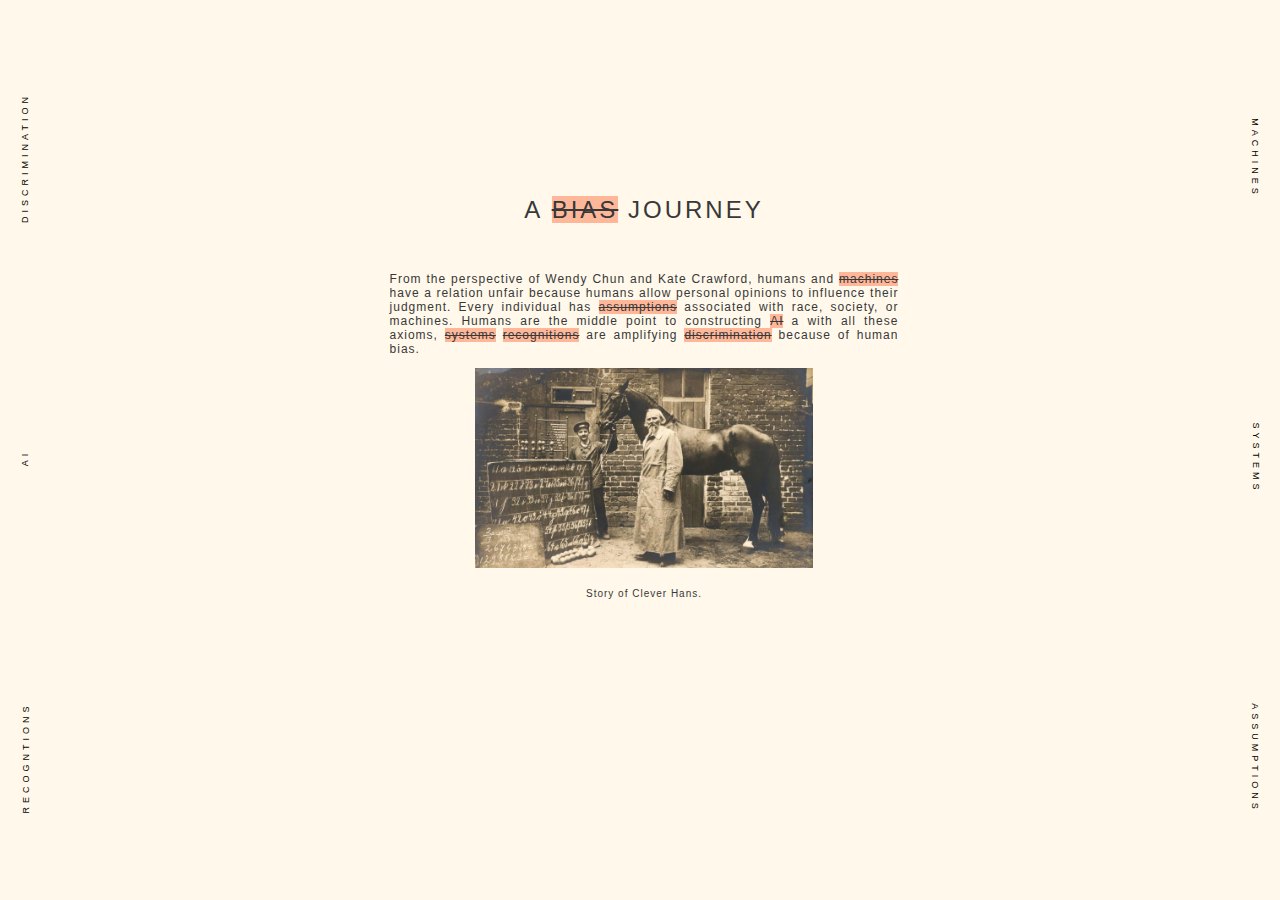
==== index.html @ b95f7a7d "Add files via upload" ====
<!DOCTYPE html>
<html>
<head>
	<meta charset="utf-8">
	<meta name="viewport" content="width=device-width, initial-scale=1">
	<link rel="stylesheet" type="text/css" href="style.css" media="screen" />
	<title>BIAS</title>
</head>
<body>
	<div class="nav-right">
		<div class="text-left">
		<a href="machines.html" class="text-link">Machines</a>
		<a href="systems.html" class="text-link">Systems</a>
		<a href="assumptions.html" class="text-link">Assumptions</a>
		</div>
	</div>

	<div class="mid-content">
		<h1>A <span class="title">Bias</span> Journey</h1>
		<p class="introduction">From the perspective of Wendy Chun and Kate Crawford, humans and <a class="a-button" href="machines.html">machines</a> have a relation unfair because humans allow personal opinions to influence their judgment. Every individual has <a class="a-button" href="assumptions.html">assumptions</a> associated with race, society, or machines. Humans are the middle point to constructing <a class="a-button" href="ai.html">AI</a> a with all these axioms, <a class="a-button" href="systems.html">systems</a> <a class="a-button" href="recogntions.html">recognitions</a> are amplifying <a class="a-button" href="discrimination.html">discrimination</a> because of human bias.</p>
		<img class="img-home"src="Hans.webp">
		<p class="legend-home">Story of Clever Hans.</p>
	</div>

	<div class="nav-left">
		<div class="text-left">
		<a href="discrimination.html" class="text-link-left">Discrimination</a>
		<a href="ai.html" class="text-link-left">AI</a>
		<a href="recogntions.html" class="text-link-left">Recogntions</a>
		</div>
	</div>
	


</body>
</html>
---- style.css ----
*{
	background: #fff8eb;
	font-family: aktiv-grotesk, sans-serif;
	font-size: 10px;
}

.nav-right{
	position: fixed;
	right: 0;
	z-index: 500;
	display: flex;
	height: 100%;
	-webkit-box-pack: center;
	justify-content: center;
	-webkit-box-align: center;
	align-items: center;
}

.text-left{
	position: relative;
	z-index: 10;
	display: flex;
	width: 50px;
	height: 100%;
	-webkit-box-orient: vertical;
	-webkit-box-direction: normal;
	flex-direction: column;
	justify-content: space-around;
	-webkit-box-align:center;
	align-items: center;
	marker:  none;
}

.text-link{
	display: block;
	width: auto;
	height: auto;
	align-self: auto;
	order: 0;
	flex: 0 auto;
	transform: rotate(90deg);
	text-align: center;
	cursor: pointer;
	-webkit-box-flex: 0;
	position: relative;
	padding: 5px 10px;
	justify-content: center;
	align-items: center;
	font-family:  aktiv-grotesk,sans-serif;
	color: black;
	font-size: .9em;
	letter-weight: 500;
	letter-spacing: 4px;
	text-decoration: none;
	text-transform: uppercase;
}

.text-link-left{
	display: block;
	width: auto;
	height: auto;
	align-self: auto;
	order: 0;
	flex: 0 auto;
	transform: rotate(-90deg);
	text-align: center;
	cursor: pointer;
	-webkit-box-flex: 0;
	position: relative;
	padding: 5px 10px;
	justify-content: center;
	align-items: center;
	font-family:  aktiv-grotesk,sans-serif;
	color: black;
	font-size: .9em;
	letter-weight: 500;
	letter-spacing: 4px;
	text-decoration: none;
	text-transform: uppercase;
}

a:hover{
	color: #424242;
	cursor: pointer;
	text-decoration: line-through;
}

a:active {
	color: #fff;
	cursor: pointer;
	text-decoration: line-through;
}


.nav-left{
	position: fixed;
	left: 0;
	z-index: 500;
	display: flex;
	height: 100%;
	-webkit-box-pack: center;
	justify-content: center;
	-webkit-box-align: center;
	align-items: center;
}

.mid-content{
	position: absolute;
	top: 20%;
	z-index: 500%;
	display: flex;
	width: auto;
	margin-right: auto;
	margin-left: auto;
	-webkit-box-orient: vertical;
	-webkit-box-direction: normal;
	flex-direction: column;
	-webkit-box-pack: center;
	justify-content: center;
	-webkit-box-align: center;
	align-items: center;
}

h1{
	position: relative;
	font-family: Georgia, sans-serif;
	color: #383838;
	font-size: 24px;
	font-weight: 100;
	text-align: center;
	letter-spacing: 3px;
	text-transform: uppercase;
}
 p{
 	position: relative;
 	padding-top: 20px;
 	font-size: 12px;
 	color: #383838;
 	letter-spacing: 1px;
 	text-decoration: none;
 	cursor: pointer;
 	text-align: justify;
 	justify-content: center;
 	margin-left: 25%;
 	margin-right:25%;
 }

.introduction{
	position: relative;
 	padding-top: 20px;
 	font-size: 12px;
 	color: #383838;
 	letter-spacing: 1px;
 	text-decoration: none;
 	cursor: pointer;
 	text-align: justify;
 	justify-content: center;
 	margin-left: 30%;
 	margin-right:30%;
}

 .title{
 	font-size: 24px ;
 	font-weight: 100;
    text-decoration: line-through;
    font-family: Georgia, sans-serif;
    background-color: #ffb79a;
 }

 .img-home{
	position: relative;
	display: block;
	margin-top: 0;
	margin-bottom: 0;
	-webkit-box-pack: center;
	justify-content: center;
	-webkit-box-align: center;
	align-items: center;
	cursor: crosshair;
	width: auto;
	height: 200px;
}

.legend-home{
	position: relative;
	display: block;
	margin-top: 0;
	margin-bottom: 0;
	-webkit-box-pack: center;
	justify-content: center;
	-webkit-box-align: center;
	align-items: center;
	color: #383838;
	font-size: 10px;
	cursor: crosshair;
	text-transform: italic;
}

/*Discrimantion*/
.modle-group{
	position: fixed;
	top: 15%;
	z-index: 500%;
	display: flex;
	width: auto;
	margin-right: auto;
	margin-left: auto;
	-webkit-box-orient: vertical;
	-webkit-box-direction: normal;
	flex-direction: column;
	-webkit-box-pack: center;
	justify-content: center;
	-webkit-box-align: center;
	align-items: center;

}

.title-button{
	display: flex;
	width: 100%;
	padding-bottom: 0;
	-webkit-box-orient: horizontal;
	-webkit-box-direction: normal;
	flex-direction: row;
	-webkit-box-align: center;
	align-items: center;
}

.title_h1{
	position: relative;
	display: block;
	margin-top: 0;
	margin-bottom: 0;
	margin-left: 10%;
	-webkit-box-pack: star;
	justify-content: flex-start;
	-webkit-box-align: start;
	align-items: flex-star;
	transform: rotate(180deg);
	font-family: Georgia, sans-serif;
	color: #383838;
	font-size: 24px;
	font-weight: 100;
	text-align: center;
	letter-spacing: 3px;
	text-transform: uppercase;
	cursor: crosshair;
}

.p-left{
	position: relative;
	display: block;
	margin-top: 0;
	margin-bottom: 0;
	margin-left: 10%;
	-webkit-box-pack: star;
	justify-content: flex-start;
	-webkit-box-align: start;
	align-items: flex-star;
	color: #383838;
	font-size: 12px;
	cursor: crosshair;
}

.img-format{
	position: relative;
	display: block;
	margin-top: 0;
	margin-bottom: 0;
	margin-left: 10%;
	padding: 10px 0;
	-webkit-box-pack: star;
	justify-content: flex-start;
	-webkit-box-align: start;
	align-items: flex-star;
	cursor: crosshair;
	width: auto;
	height: 150px;
}

.legend{
	position: relative;
	display: block;
	margin-top: 0;
	margin-bottom: 0;
	margin-left: 10%;
	-webkit-box-pack: star;
	justify-content: flex-start;
	-webkit-box-align: start;
	align-items: flex-star;
	color: #383838;
	font-size: 10px;
	cursor: crosshair;
	text-transform: italic;
}
.a-button{
	font-size: 12px ;
 	font-weight: 200;
    text-decoration: line-through;
    font-family: Georgia, sans-serif;
    background-color: #ffb79a;
    color: #383838;
}

.btn{
	position: relative;
	display: block;
	margin-top: 0;
	margin-bottom: 0;
	margin-left: 10%;
	-webkit-box-pack: star;
	justify-content: flex-start;
	-webkit-box-align: start;
	align-items: center;
	padding: 10px 0px;
	color: #ffb79a;
}

/*.p-link{
	color: #999;
	font-size: 12px;
	cursor: crosshair;
	font-weight: 500;
}*/
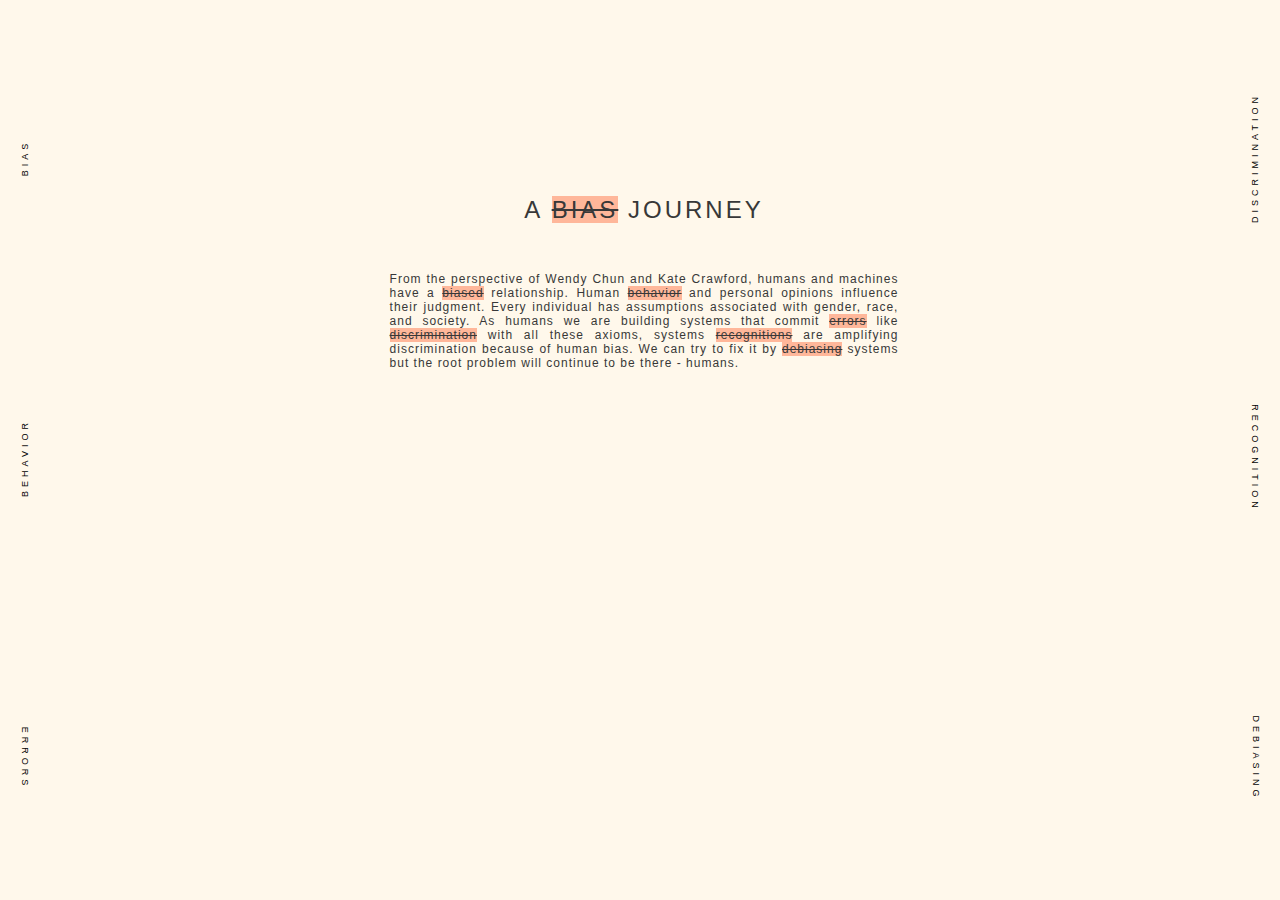
==== commit ca71d6e4: "Add files via upload" ====
--- a/index.html
+++ b/index.html
@@ -9,24 +9,23 @@
 <body>
 	<div class="nav-right">
 		<div class="text-left">
-		<a href="machines.html" class="text-link">Machines</a>
-		<a href="systems.html" class="text-link">Systems</a>
-		<a href="assumptions.html" class="text-link">Assumptions</a>
+		<a href="discrimination.html" class="text-link-left">Discrimination</a>
+		<a href="recogntions.html" class="text-link">Recognition</a>
+		<a href="debiasing.html" class="text-link">Debiasing</a>
 		</div>
 	</div>
 
 	<div class="mid-content">
 		<h1>A <span class="title">Bias</span> Journey</h1>
-		<p class="introduction">From the perspective of Wendy Chun and Kate Crawford, humans and <a class="a-button" href="machines.html">machines</a> have a relation unfair because humans allow personal opinions to influence their judgment. Every individual has <a class="a-button" href="assumptions.html">assumptions</a> associated with race, society, or machines. Humans are the middle point to constructing <a class="a-button" href="ai.html">AI</a> a with all these axioms, <a class="a-button" href="systems.html">systems</a> <a class="a-button" href="recogntions.html">recognitions</a> are amplifying <a class="a-button" href="discrimination.html">discrimination</a> because of human bias.</p>
-		<img class="img-home"src="Hans.webp">
-		<p class="legend-home">Story of Clever Hans.</p>
+		<p class="introduction">From the perspective of Wendy Chun and Kate Crawford, humans and machines have a <a class="a-button" href="bias.html">biased</a> relationship. Human <a class="a-button" href="behavior.html">behavior</a> and personal opinions influence their judgment. Every individual has assumptions associated with gender, race, and society. As humans we are building systems that commit <a class="a-button" href="errors.html">errors</a> like <a class="a-button" href="discrimination.html">discrimination</a>  with all these axioms, systems <a class="a-button" href="recogntions.html">recognitions</a> are amplifying discrimination because of human bias. We can try to fix it by <a class="a-button" href="debiasing.html">debiasing</a> systems but the root problem will continue to be there - humans. </p>
 	</div>
 
 	<div class="nav-left">
 		<div class="text-left">
-		<a href="discrimination.html" class="text-link-left">Discrimination</a>
-		<a href="ai.html" class="text-link-left">AI</a>
-		<a href="recogntions.html" class="text-link-left">Recogntions</a>
+		<a href="bias.html" class="text-link-left">Bias</a>
+		<a href="behavior.html" class="text-link-left">
+		Behavior</a>
+		<a href="errors.html" class="text-link">Errors</a>
 		</div>
 	</div>
 	
--- a/style.css
+++ b/style.css
@@ -55,6 +55,31 @@
 	text-transform: uppercase;
 }
 
+.text-link-active{
+	display: block;
+	width: auto;
+	height: auto;
+	align-self: auto;
+	order: 0;
+	flex: 0 auto;
+	transform: rotate(90deg);
+	text-align: center;
+	cursor: pointer;
+	-webkit-box-flex: 0;
+	position: relative;
+	padding: 5px 10px;
+	justify-content: center;
+	align-items: center;
+	font-family:  aktiv-grotesk,sans-serif;
+	color: #ffb79a;
+	text-decoration:line-through;
+	font-size: .9em;
+	letter-weight: 500;
+	letter-spacing: 4px;
+	text-decoration: none;
+	text-transform: uppercase;
+}
+
 .text-link-left{
 	display: block;
 	width: auto;
@@ -76,6 +101,30 @@
 	letter-weight: 500;
 	letter-spacing: 4px;
 	text-decoration: none;
+	text-transform: uppercase;
+}
+
+.text-link-left-active{
+	display: block;
+	width: auto;
+	height: auto;
+	align-self: auto;
+	order: 0;
+	flex: 0 auto;
+	transform: rotate(-90deg);
+	text-align: center;
+	cursor: pointer;
+	-webkit-box-flex: 0;
+	position: relative;
+	padding: 5px 10px;
+	justify-content: center;
+	align-items: center;
+	font-family:  aktiv-grotesk,sans-serif;
+	color: #ffb79a;
+	text-decoration:line-through;
+	font-size: .9em;
+	letter-weight: 500;
+	letter-spacing: 4px;
 	text-transform: uppercase;
 }
 
@@ -199,7 +248,7 @@
 /*Discrimantion*/
 .modle-group{
 	position: fixed;
-	top: 15%;
+	top: 20%;
 	z-index: 500%;
 	display: flex;
 	width: auto;
@@ -276,6 +325,14 @@
 	cursor: crosshair;
 	width: auto;
 	height: 150px;
+	visibility: hidden;
+	opacity: 0;
+  	transition: opacity 0.3s;
+}
+
+.container-legend {
+	display: inline-block;
+	position: relative;
 }
 
 .legend{
@@ -288,11 +345,64 @@
 	justify-content: flex-start;
 	-webkit-box-align: start;
 	align-items: flex-star;
-	color: #383838;
+	color: #ffb79a;
+	font-size: 12px;
+	cursor: crosshair;
+
+}
+
+.legend:hover{
+	color: #383838;
+}
+
+.legend-2{
+	position: fixed;
 	font-size: 10px;
-	cursor: crosshair;
-	text-transform: italic;
-}
+	width: 300px;
+	top: 450px;
+	left: 10%;
+	position: fixed;
+	display: none;
+	z-index: 2;
+	color: #383838;
+}
+
+.legend-1{
+	position: fixed;
+	font-size: 10px;
+	width: 300px;
+	top: 450px;
+	left: 40%;
+	position: fixed;
+	display: none;
+	z-index: 2;
+	color: #383838;
+}
+.legend-0{
+	position: fixed;
+	font-size: 10px;
+	width: 600px;
+	top: 450px;
+	left: 10%;
+	position: fixed;
+	display: none;
+	z-index: 2;
+	color: #383838;
+}
+
+
+.container-legend:hover .legend-2{
+	display: block;
+}
+
+.container-legend:hover .legend-1{
+	display: block;
+}
+
+.container-legend:hover .legend-0{
+	display: block;
+}
+
 .a-button{
 	font-size: 12px ;
  	font-weight: 200;
@@ -302,6 +412,53 @@
     color: #383838;
 }
 
+.tooltip {
+  font-size: 12px ;
+ 	font-weight: 200;
+  font-family: Georgia, sans-serif;
+  border-bottom: 2px solid #ffb79a;
+}
+.tooltip:hover {
+  font-size: 12px ;
+ 	font-weight: 200;
+  font-family: Georgia, sans-serif;
+  border-bottom: 3px solid #ffb79a;
+  text-transform: italic;
+}
+
+.image1{
+	top: 300px;
+	right: 20px;
+	position: fixed;
+	display: none;
+	z-index: 2;
+}
+
+.container-img:hover .image1 {
+	display: block;
+}
+
+
+img{
+	position: relative;
+	display: block;
+	margin-top: 0;
+	margin-bottom: 0;
+	margin-left: 10%;
+	-webkit-box-pack: star;
+	justify-content: flex-start;
+	-webkit-box-align: start;
+	align-items: flex-star;
+	cursor: crosshair;
+	width: auto;
+	height: 200px;
+	border: 3px solid #ffb79a ;
+}
+.container-img{
+	position: relative;
+	display: inline-block;
+}
+
 .btn{
 	position: relative;
 	display: block;
